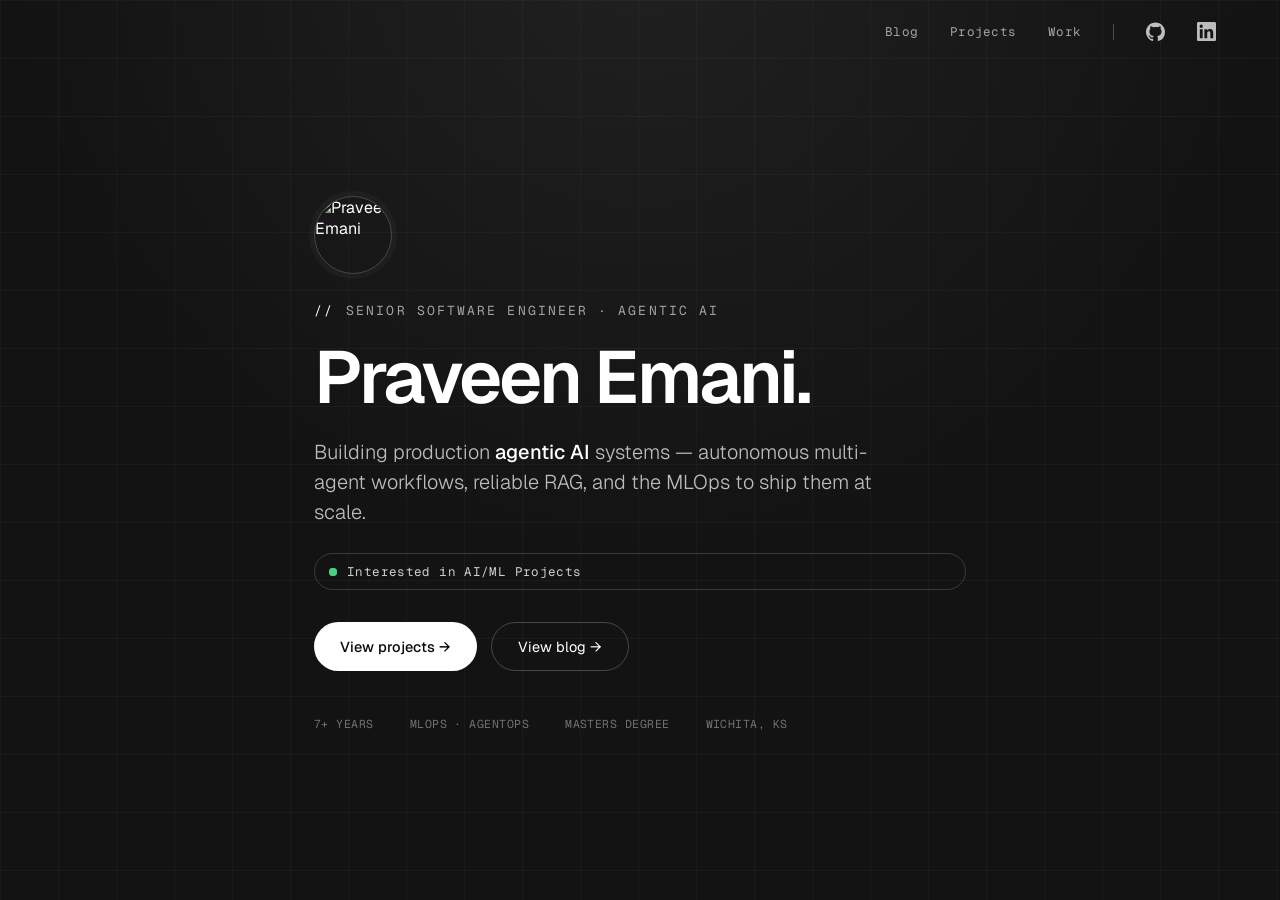
==== index.html @ 5592248a "Hide Discord icon; widen Work layout to use full page width - Remove the Discord nav icon from all p" ====
<!DOCTYPE html>
<html lang="en">
<head>
<meta charset="UTF-8">
<meta name="viewport" content="width=device-width, initial-scale=1.0">
<title>Praveen Emani — Senior Software Engineer · Agentic AI</title>
<meta name="description" content="Praveen Emani — Senior Software Engineer building production agentic-AI systems: autonomous multi-agent workflows, reliable RAG, and the MLOps to ship them at scale.">
<link rel="canonical" href="https://praveenpke.github.io/">
<meta property="og:type" content="website">
<meta property="og:url" content="https://praveenpke.github.io/">
<meta property="og:title" content="Praveen Emani — Senior Software Engineer · Agentic AI">
<meta property="og:description" content="Building production agentic-AI systems: autonomous multi-agent workflows, reliable RAG, and the MLOps to ship them at scale.">
<meta property="og:image" content="https://avatars.githubusercontent.com/u/35184782?v=4">
<meta name="twitter:card" content="summary">
<meta name="twitter:title" content="Praveen Emani — Senior Software Engineer · Agentic AI">
<meta name="twitter:image" content="https://avatars.githubusercontent.com/u/35184782?v=4">

<link rel="preconnect" href="https://fonts.googleapis.com">
<link rel="preconnect" href="https://fonts.gstatic.com" crossorigin>
<link href="https://fonts.googleapis.com/css2?family=Geist:wght@300;400;500;600;700&family=Geist+Mono:wght@400;500&display=swap" rel="stylesheet">
<link rel="stylesheet" href="/assets/style.css?v=6">

<script type="application/ld+json">
{
  "@context": "https://schema.org",
  "@type": "Person",
  "name": "Praveen Emani",
  "jobTitle": "Senior Software Engineer",
  "description": "Senior Software Engineer building production agentic-AI systems — multi-agent orchestration, RAG, evaluation, and MLOps.",
  "url": "https://praveenpke.github.io/",
  "image": "https://avatars.githubusercontent.com/u/35184782?v=4",
  "knowsAbout": ["Agentic AI", "Multi-agent systems", "LangGraph", "RAG", "LLM evaluation", "MLOps"],
  "sameAs": ["https://github.com/praveenpke", "https://www.linkedin.com/in/praveenkemani/"]
}
</script>
</head>
<body class="dark">

<a class="skip-link" href="#main">Skip to content</a>

<div class="landing">
  <nav class="nav" aria-label="Primary">
    <div class="nav-right">
      <a class="nav-link" href="/blog.html">Blog</a>
      <a class="nav-link" href="/projects.html">Projects</a>
      <a class="nav-link" href="/work.html">Work</a>
      <span class="nav-sep" aria-hidden="true"></span>
      <a class="nav-ic" href="https://github.com/praveenpke" target="_blank" rel="noopener" aria-label="GitHub"><svg width="19" height="19" viewBox="0 0 24 24" fill="currentColor" aria-hidden="true"><path d="M12 .5C5.37.5 0 5.87 0 12.5c0 5.3 3.44 9.8 8.21 11.39.6.11.82-.26.82-.58 0-.29-.01-1.04-.02-2.05-3.34.72-4.04-1.61-4.04-1.61-.55-1.39-1.34-1.76-1.34-1.76-1.09-.75.08-.73.08-.73 1.21.09 1.84 1.24 1.84 1.24 1.07 1.84 2.81 1.31 3.49 1 .11-.78.42-1.31.76-1.61-2.67-.3-5.47-1.34-5.47-5.95 0-1.31.47-2.39 1.24-3.23-.13-.31-.54-1.53.12-3.19 0 0 1.01-.32 3.3 1.23a11.5 11.5 0 0 1 3-.4c1.02 0 2.05.14 3 .4 2.29-1.55 3.3-1.23 3.3-1.23.66 1.66.25 2.88.12 3.19.77.84 1.24 1.92 1.24 3.23 0 4.62-2.81 5.64-5.49 5.94.43.37.81 1.1.81 2.22 0 1.61-.01 2.9-.01 3.29 0 .32.21.7.83.58A12.01 12.01 0 0 0 24 12.5C24 5.87 18.63.5 12 .5z"/></svg></a>
      <a class="nav-ic" href="https://www.linkedin.com/in/praveenkemani/" target="_blank" rel="noopener" aria-label="LinkedIn"><svg width="19" height="19" viewBox="0 0 24 24" fill="currentColor" aria-hidden="true"><path d="M20.45 20.45h-3.56v-5.57c0-1.33-.02-3.04-1.85-3.04-1.85 0-2.13 1.45-2.13 2.94v5.67H9.35V9h3.42v1.56h.05c.48-.9 1.64-1.85 3.37-1.85 3.6 0 4.27 2.37 4.27 5.46v6.28zM5.34 7.43a2.07 2.07 0 1 1 0-4.14 2.07 2.07 0 0 1 0 4.14zM7.12 20.45H3.55V9h3.57v11.45zM22.22 0H1.77C.79 0 0 .77 0 1.73v20.54C0 23.22.79 24 1.77 24h20.45c.98 0 1.78-.78 1.78-1.73V1.73C24 .77 23.2 0 22.22 0z"/></svg></a>
    </div>
  </nav>

  <main id="main" class="hero">
    <img class="hero-avatar" src="https://avatars.githubusercontent.com/u/35184782?v=4" alt="Praveen Emani" width="78" height="78">
    <div class="kicker"><span class="mk">//</span> Senior Software Engineer · Agentic AI</div>
    <h1>Praveen Emani<span class="dot">.</span></h1>
    <p class="lead">Building production <b>agentic&nbsp;AI</b> systems — autonomous multi-agent workflows, reliable RAG, and the MLOps to ship them at scale.</p>

    <div class="availability">
      <span class="ring" aria-hidden="true"></span>
      Interested in AI/ML Projects
    </div>

    <div class="cta-row">
      <a class="btn btn-primary" href="/projects.html">View projects →</a>
      <a class="btn btn-ghost" href="/blog.html">View blog →</a>
    </div>

    <div class="stat-row">
      <span>7+ YEARS</span><span>MLOPS · AGENTOPS</span><span>MASTERS DEGREE</span><span>WICHITA, KS</span>
    </div>
  </main>
</div>

<script defer src="/assets/main.js?v=6"></script>
</body>
</html>
---- assets/style.css ----
/* ============================================================
   Praveen Emani — portfolio (from Claude Design handoff)
   Black/white · Geist · multi-page · dark
   ============================================================ */

*, *::before, *::after { box-sizing: border-box; }

:root {
  --sans: "Geist", "Helvetica Neue", Helvetica, Arial, sans-serif;
  --mono: "Geist Mono", ui-monospace, "SF Mono", Menlo, Consolas, monospace;
  --maxw: 1360px;
  --ease: cubic-bezier(.16, 1, .3, 1);
}

/* ---- themes (dark is the site default; light kept for flexibility) ---- */
body.dark, body.light {
  --bg: #141313;
  --fg: #ffffff;
  --muted: rgba(255,255,255,.72);
  --soft: rgba(255,255,255,.6);
  --dim: rgba(255,255,255,.45);
  --faint: rgba(255,255,255,.4);
  --line: rgba(255,255,255,.10);
  --line-2: rgba(255,255,255,.16);
  --line-strong: rgba(255,255,255,.34);
  --card: #2a2829;
  --card-hover: #312f30;
  --code-bg: #2a2829;
  --accent: #ffffff;
  --nav-bg: rgba(20,19,19,.72);
  --sel-bg: #ffffff; --sel-fg: #141313;
}

body {
  margin: 0;
  background-color: var(--bg);
  background-image:
    radial-gradient(circle at 50% -8%, rgba(255,255,255,.06), transparent 55%),
    linear-gradient(rgba(255,255,255,.03) 1px, transparent 1px),
    linear-gradient(90deg, rgba(255,255,255,.03) 1px, transparent 1px);
  background-size: auto, 58px 58px, 58px 58px;
  background-repeat: no-repeat, repeat, repeat;
  background-attachment: fixed;
  color: var(--fg);
  font-family: var(--sans);
  -webkit-font-smoothing: antialiased;
  text-rendering: optimizeLegibility;
}
::selection { background: var(--sel-bg); color: var(--sel-fg); }
a { color: inherit; }
img { display: block; max-width: 100%; }

:focus-visible { outline: 2px solid var(--accent); outline-offset: 3px; border-radius: 2px; }
.skip-link { position: absolute; left: -999px; top: 0; z-index: 999; background: var(--fg); color: var(--bg); padding: 8px 16px; font-family: var(--mono); font-size: 13px; text-decoration: none; }
.skip-link:focus { left: 16px; top: 8px; }

@keyframes pulsering { 0% { transform: scale(1); opacity: .55; } 70%, 100% { transform: scale(2.6); opacity: 0; } }

/* ---- reveal ---- */
.reveal { opacity: 0; transform: translateY(24px); transition: opacity .7s var(--ease), transform .7s var(--ease); }
.reveal.in { opacity: 1; transform: none; }
@media (prefers-reduced-motion: reduce) {
  .reveal { opacity: 1 !important; transform: none !important; transition: none; }
  * { animation: none !important; }
  html { scroll-behavior: auto; }
}

/* ============================================================
   NAV
   ============================================================ */
.nav {
  display: flex; align-items: center; justify-content: space-between; gap: 16px;
  padding: 16px clamp(20px, 5vw, 64px);
}
.nav.sticky {
  position: sticky; top: 0; z-index: 100;
  background: var(--nav-bg);
  -webkit-backdrop-filter: saturate(180%) blur(14px); backdrop-filter: saturate(180%) blur(14px);
  border-bottom: 1px solid var(--line-2);
}
.nav-back { display: inline-flex; align-items: center; gap: 9px; font-family: var(--mono); font-size: 13px; color: var(--fg); text-decoration: none; opacity: .85; transition: opacity .25s ease; }
.nav-back:hover { opacity: 1; }
.nav-back .arrow { font-size: 15px; }
.nav-right { display: flex; align-items: center; gap: clamp(14px, 2.6vw, 32px); }
.nav-link { font-family: var(--mono); font-size: 12.5px; letter-spacing: .02em; color: var(--fg); text-decoration: none; opacity: .6; transition: opacity .25s ease; }
.nav-link:hover { opacity: 1; }
.nav-link.active { opacity: 1; border-bottom: 1px solid var(--fg); padding-bottom: 2px; }
.nav-sep { width: 1px; height: 16px; background: var(--fg); opacity: .22; }
.nav-ic { display: inline-flex; color: var(--fg); opacity: .72; transition: opacity .25s ease; }
.nav-ic:hover { opacity: 1; }

/* ============================================================
   LANDING (no-scroll)
   ============================================================ */
.landing {
  position: relative; height: 100svh; display: flex; flex-direction: column; overflow: hidden;
  color: #fff;
}
.landing .nav { flex-shrink: 0; justify-content: flex-end; padding: 22px clamp(20px,5vw,64px); }

.hero {
  flex: 1; min-height: 0; display: flex; flex-direction: column; justify-content: center;
  padding: 0 clamp(20px,5vw,64px) clamp(20px,4vh,40px);
  max-width: 780px; width: 100%; margin: 0 auto;
}
.hero-avatar {
  width: 78px; height: 78px; border-radius: 50%; object-fit: cover;
  border: 1px solid rgba(255,255,255,.20); box-shadow: 0 0 0 5px rgba(255,255,255,.03);
  margin-bottom: 28px;
}
.kicker { display: flex; align-items: center; gap: 12px; font-family: var(--mono); font-size: clamp(11px,1.3vw,13px); letter-spacing: .16em; text-transform: uppercase; color: var(--soft); margin-bottom: 22px; }
.kicker .mk { color: var(--accent); }
.hero h1 { margin: 0; font-size: clamp(2.4rem, 6vw, 4.6rem); line-height: .98; letter-spacing: -.04em; font-weight: 600; }
.hero h1 .dot { color: var(--accent); }
.hero .lead { margin: 24px 0 0; max-width: 560px; font-size: clamp(1rem,1.6vw,1.25rem); line-height: 1.5; color: rgba(255,255,255,.72); font-weight: 300; }
.hero .lead b { color: #fff; font-weight: 500; }

.availability { display: inline-flex; align-items: center; gap: 10px; margin-top: 26px; padding: 9px 16px 9px 14px; border: 1px solid var(--line-2); border-radius: 999px; font-family: var(--mono); font-size: 12.5px; letter-spacing: .03em; color: rgba(255,255,255,.8); }
.availability .ring { position: relative; display: inline-flex; width: 8px; height: 8px; }
.availability .ring::before { content: ""; position: absolute; inset: 0; border-radius: 999px; background: #46d27e; animation: pulsering 2.4s ease-out infinite; }
.availability .ring::after { content: ""; position: relative; width: 8px; height: 8px; border-radius: 999px; background: #46d27e; }

.cta-row { display: flex; flex-wrap: wrap; gap: 14px; margin-top: 32px; }
.btn { display: inline-flex; align-items: center; gap: 9px; padding: 14px 26px; border-radius: 999px; font-size: 14.5px; text-decoration: none; white-space: nowrap; }
.btn-primary { background: #fff; color: #0a0a0a; font-weight: 500; transition: transform .3s var(--ease), box-shadow .3s ease; }
.btn-primary:hover { transform: translateY(-2px); box-shadow: 0 12px 30px rgba(255,255,255,.18); }
.btn-ghost { color: #fff; border: 1px solid rgba(255,255,255,.22); font-weight: 400; transition: background .3s ease, border-color .3s ease; }
.btn-ghost:hover { background: rgba(255,255,255,.07); border-color: rgba(255,255,255,.4); }

.stat-row { display: flex; flex-wrap: wrap; gap: clamp(16px,3vw,36px); margin-top: clamp(26px,5vh,48px); font-family: var(--mono); font-size: 11.5px; letter-spacing: .04em; color: rgba(255,255,255,.4); }

/* ============================================================
   INNER PAGE SHELL
   ============================================================ */
.page { position: relative; display: flex; flex-direction: column; width: 100%; min-height: 100svh; overflow-x: hidden; }

.section { max-width: var(--maxw); margin: 0 auto; padding: 0 clamp(20px,5vw,64px) clamp(80px,12vh,160px); }
.eyebrow { font-family: var(--mono); font-size: 12.5px; letter-spacing: .16em; text-transform: uppercase; color: var(--dim); }
.eyebrow .mk { color: var(--accent); }

/* ---- project cards ---- */
.card-grid { display: grid; grid-template-columns: repeat(auto-fit, minmax(300px,1fr)); gap: 18px; }
.proj-card { display: flex; flex-direction: column; text-decoration: none; color: inherit; background: var(--card); border: 1px solid var(--line); border-radius: 16px; padding: 30px; transition: transform .35s var(--ease), border-color .35s ease, background .35s ease; }
.proj-card:hover { transform: translateY(-4px); border-color: var(--line-strong); background: var(--card-hover); }
.proj-top { display: flex; align-items: center; justify-content: space-between; margin-bottom: 18px; }
.proj-top .tag { font-family: var(--mono); font-size: 11.5px; letter-spacing: .06em; color: var(--faint); }
.proj-top .arr { font-size: 18px; color: var(--dim); }
.proj-card h3 { margin: 0 0 10px; font-size: 1.3rem; font-weight: 600; letter-spacing: -.01em; }
.proj-card p { margin: 0 0 22px; font-size: 14.5px; line-height: 1.55; color: var(--soft); }
.chips { margin-top: auto; display: flex; flex-wrap: wrap; gap: 8px; }
.chips span { font-family: var(--mono); font-size: 11.5px; color: var(--muted); border: 1px solid var(--line-2); border-radius: 999px; padding: 5px 11px; }

/* ---- writing cards ---- */
.write-grid { display: grid; grid-template-columns: repeat(auto-fit, minmax(280px,1fr)); gap: 18px; }
.write-card { display: flex; flex-direction: column; text-decoration: none; color: inherit; background: var(--card); border: 1px solid var(--line); border-radius: 16px; padding: 30px; min-height: 230px; transition: transform .35s var(--ease), border-color .35s ease, box-shadow .35s ease; }
.write-card:hover { transform: translateY(-4px); border-color: var(--line-strong); box-shadow: 0 16px 40px rgba(0,0,0,.4); }
.write-card .topic { font-family: var(--mono); font-size: 11.5px; letter-spacing: .07em; text-transform: uppercase; color: var(--dim); }
.write-card h3 { margin: 16px 0 0; font-size: 1.3rem; line-height: 1.3; font-weight: 600; letter-spacing: -.015em; text-wrap: balance; }
.write-card .read { margin-top: auto; padding-top: 24px; font-family: var(--mono); font-size: 12.5px; color: var(--accent); }

/* ============================================================
   WORK — split layout: experience timeline + sticky aside
   ============================================================ */
.work-layout {
  max-width: 1640px; margin: 0 auto;
  padding: clamp(48px,8vh,88px) clamp(20px,3vw,44px) clamp(48px,8vh,90px);
  display: grid; grid-template-columns: minmax(0,1.45fr) minmax(0,0.95fr) minmax(0,0.95fr);
  gap: clamp(24px,2.4vw,44px); align-items: start;
}
.work-main { min-width: 0; }
.col-head { margin-bottom: clamp(24px,4vh,40px); }
.col-head .eyebrow { margin: 0; }

/* timeline */
.tl { position: relative; padding-left: 30px; }
.tl::before { content: ""; position: absolute; left: 5px; top: 7px; bottom: 7px; width: 1px; background: var(--line); }
.tl-item { position: relative; padding-bottom: clamp(36px,6vh,64px); }
.tl-item:last-child { padding-bottom: 0; }
.tl-item::before { content: ""; position: absolute; left: -30px; top: 6px; width: 11px; height: 11px; border-radius: 50%; background: var(--bg); border: 1.5px solid var(--fg); }
.tl-item:first-child::before { background: var(--fg); }
.tl-item .when { font-family: var(--mono); font-size: 12.5px; color: var(--dim); letter-spacing: .02em; }
.tl-item h3 { margin: 9px 0 0; font-size: clamp(1.25rem,2.2vw,1.7rem); font-weight: 600; letter-spacing: -.02em; }
.tl-item h3 .role { color: var(--dim); font-weight: 400; }
.tl-item .org { font-size: 14.5px; color: var(--soft); margin-top: 4px; }
.tl-item ul { margin: 18px 0 0; padding: 0; list-style: none; display: flex; flex-direction: column; gap: 12px; }
.tl-item li { position: relative; padding-left: 20px; font-size: 15px; line-height: 1.55; color: var(--fg); overflow-wrap: anywhere; }
.tl-item li::before { content: ""; position: absolute; left: 0; top: .58em; width: 5px; height: 5px; border-radius: 1px; background: var(--accent); }
.tl-item li strong { font-weight: 600; }

/* writing — timeline list view */
.tl.writing { max-width: 820px; }
.tl-item h3 a { color: var(--fg); transition: opacity .2s ease; }
.tl-item h3 a:hover { opacity: .66; }
.tl-item .wexcerpt { margin-top: 9px; font-size: 15px; line-height: 1.55; color: var(--soft); max-width: 640px; }
.tl-item .wread { display: inline-block; margin-top: 13px; font-family: var(--mono); font-size: 12.5px; color: var(--accent); transition: opacity .2s ease; }
.tl-item .wread:hover { opacity: .72; }

/* skill / credential panels (grid columns beside the timeline) */
.panel { border: 1px solid var(--line); border-radius: 16px; padding: clamp(18px,1.8vw,24px); background: var(--card); }
.panel-title { display: flex; align-items: center; gap: 9px; font-family: var(--mono); font-size: 11.5px; letter-spacing: .14em; text-transform: uppercase; color: var(--dim); margin-bottom: 6px; }
.panel-title .mk { color: var(--accent); }
.frow { display: flex; gap: 13px; padding: 16px 0; border-top: 1px solid var(--line); }
.frow .ic { flex: 0 0 auto; width: 19px; height: 19px; color: var(--fg); margin-top: 1px; }
.frow .ic svg { width: 19px; height: 19px; display: block; }
.frow .body { min-width: 0; flex: 1; }
.frow .label { font-family: var(--mono); font-size: 10.5px; letter-spacing: .08em; text-transform: uppercase; color: var(--dim); margin-bottom: 9px; }
.taglist { display: flex; flex-wrap: wrap; gap: 6px; }
.taglist span { font-family: var(--mono); font-size: 11px; color: var(--muted); border: 1px solid var(--line-2); border-radius: 999px; padding: 3px 9px; white-space: nowrap; }
.frow .title { font-size: 14px; font-weight: 500; color: var(--fg); line-height: 1.4; }
.frow .meta { font-size: 12.5px; color: var(--dim); margin-top: 3px; }

@media (max-width: 1000px) {
  .work-layout { grid-template-columns: 1fr 1fr; gap: clamp(24px,4vw,40px); }
  .work-main { grid-column: 1 / -1; }
}
@media (max-width: 620px) {
  .work-layout { grid-template-columns: 1fr; }
  .work-main { grid-column: auto; }
}

/* ============================================================
   ARTICLE / POST
   ============================================================ */
.post { max-width: 680px; margin: 0 auto; padding: clamp(48px,9vh,110px) clamp(20px,5vw,40px) clamp(70px,11vh,140px); }
.post-back { display: inline-flex; align-items: center; gap: 9px; font-family: var(--mono); font-size: 13px; color: var(--soft); text-decoration: none; margin-bottom: 48px; }
.post-back:hover { color: var(--fg); }
.post-meta { margin-bottom: 48px; }
.post-meta .kicker, .post-meta .eyebrow { display: block; margin-bottom: 16px; }
.post-meta h1 { margin: 0 0 16px; font-size: clamp(2rem,4.5vw,3rem); line-height: 1.05; letter-spacing: -.03em; font-weight: 600; }
.post-meta .post-date { font-family: var(--mono); font-size: 12.5px; color: var(--dim); }
.post-body { font-size: 1.15rem; line-height: 1.75; color: var(--muted); }
.post-body > * + * { margin-top: 24px; }
.post-body h2 { font-size: 1.7rem; color: var(--fg); margin-top: 48px; font-weight: 600; letter-spacing: -.02em; }
.post-body h3 { font-size: 1.3rem; color: var(--fg); margin-top: 32px; font-weight: 600; }
.post-body strong { color: var(--fg); font-weight: 600; }
.post-body a { color: var(--fg); text-decoration: underline; text-underline-offset: .18em; text-decoration-color: var(--line-strong); }
.post-body a:hover { text-decoration-color: var(--fg); }
.post-body code { font-family: var(--mono); font-size: .85em; background: var(--code-bg); padding: .12em .4em; border-radius: 4px; color: var(--fg); }
.post-body pre { background: var(--code-bg); border: 1px solid var(--line); padding: 16px; overflow-x: auto; border-radius: 8px; font-size: .9rem; }
.post-body pre code { background: none; padding: 0; }
.post-body blockquote { border-left: 2px solid var(--accent); padding-left: 16px; color: var(--soft); font-style: italic; }
.post-body ul, .post-body ol { padding-left: 24px; }
.post-body li { margin-top: 8px; }
.post-body img { border-radius: 8px; margin: 24px 0; }
.post-body hr { border: none; border-top: 1px solid var(--line); margin: 48px 0; }

/* ============================================================
   FOOTER
   ============================================================ */
.foot { width: 100%; max-width: var(--maxw); margin: 0 auto; padding: 32px clamp(20px,5vw,64px) 40px; border-top: 1px solid var(--line); display: flex; flex-wrap: wrap; gap: 16px; align-items: center; justify-content: space-between; }
.page > .foot { margin-top: auto; }
.foot .mono { font-family: var(--mono); font-size: 12px; color: var(--dim); }
.foot .links { display: flex; gap: 24px; }
.foot .links a { font-family: var(--mono); font-size: 12.5px; color: var(--soft); text-decoration: none; }
.foot .links a:hover { color: var(--fg); }

/* ============================================================
   RESPONSIVE
   ============================================================ */
@media (max-width: 680px) {
  .landing { height: auto; min-height: 100svh; overflow: visible; }
  .nav { flex-wrap: wrap; row-gap: 10px; }
  .nav-right { gap: 16px; }
  .hero { padding-top: 12px; }
  .hero-avatar { width: 64px; height: 64px; margin-bottom: 22px; }
  .hero .lead, .stat-row { max-width: 100%; }
}
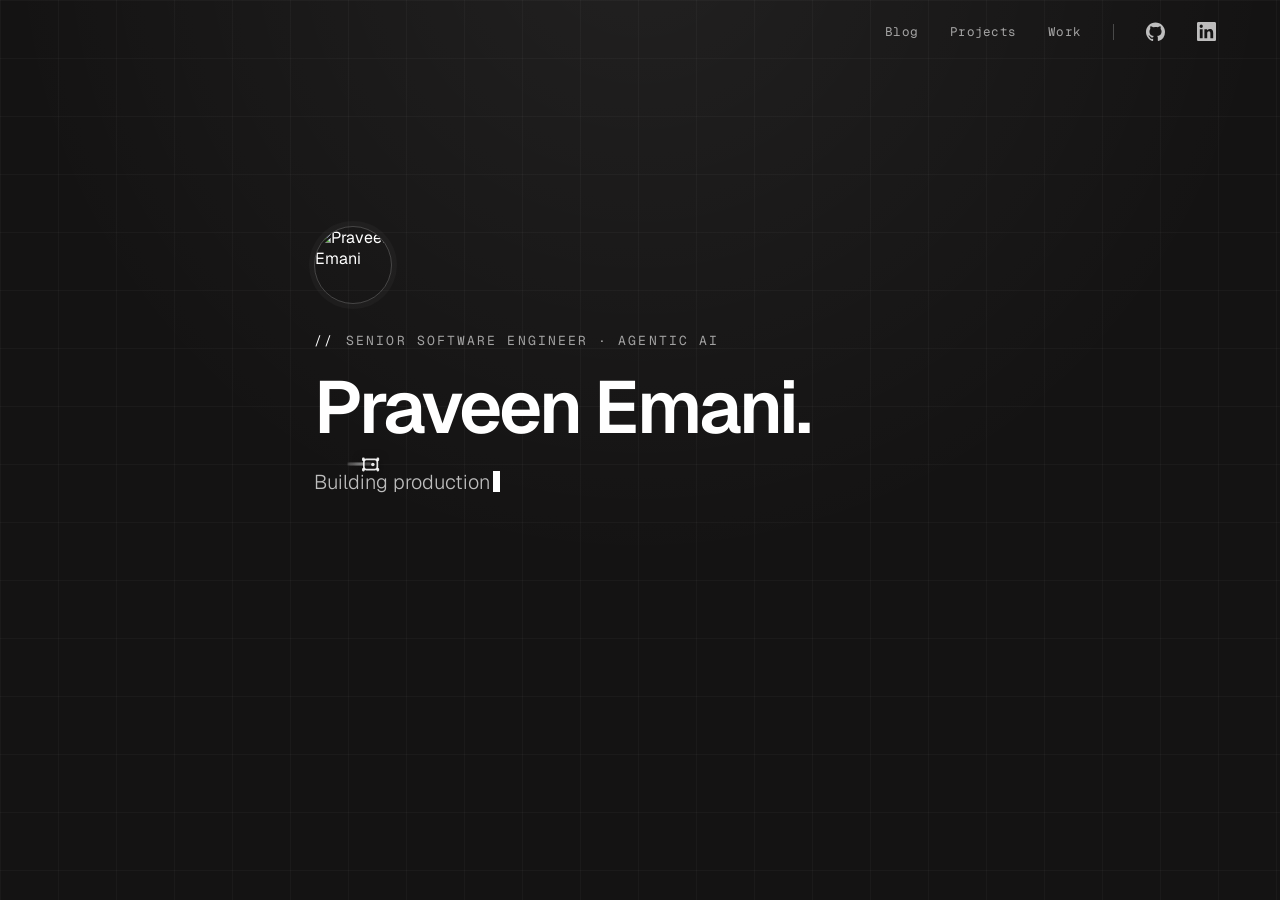
==== commit 251aa225: "Responsive safeguards + live landing intro (streaming text + grid rover) - Confirmed responsive: med" ====
--- a/index.html
+++ b/index.html
@@ -18,7 +18,9 @@
 <link rel="preconnect" href="https://fonts.googleapis.com">
 <link rel="preconnect" href="https://fonts.gstatic.com" crossorigin>
 <link href="https://fonts.googleapis.com/css2?family=Geist:wght@300;400;500;600;700&family=Geist+Mono:wght@400;500&display=swap" rel="stylesheet">
-<link rel="stylesheet" href="/assets/style.css?v=6">
+<link rel="stylesheet" href="/assets/style.css?v=10">
+<script>/* enable intro animation only when motion is allowed (avoids flash for no-JS / reduced-motion) */
+try { if (!matchMedia("(prefers-reduced-motion: reduce)").matches) document.documentElement.classList.add("anim"); } catch (e) {}</script>
 
 <script type="application/ld+json">
 {
@@ -72,6 +74,6 @@
   </main>
 </div>
 
-<script defer src="/assets/main.js?v=6"></script>
+<script defer src="/assets/main.js?v=10"></script>
 </body>
 </html>
--- a/assets/style.css
+++ b/assets/style.css
@@ -45,7 +45,9 @@
   font-family: var(--sans);
   -webkit-font-smoothing: antialiased;
   text-rendering: optimizeLegibility;
-}
+  overflow-x: hidden;
+}
+html { overflow-x: hidden; }
 ::selection { background: var(--sel-bg); color: var(--sel-fg); }
 a { color: inherit; }
 img { display: block; max-width: 100%; }
@@ -59,6 +61,25 @@
 /* ---- reveal ---- */
 .reveal { opacity: 0; transform: translateY(24px); transition: opacity .7s var(--ease), transform .7s var(--ease); }
 .reveal.in { opacity: 1; transform: none; }
+
+/* landing intro animation (only when JS adds .anim, i.e. motion allowed) */
+.anim .hero-avatar,
+.anim .hero .kicker,
+.anim .hero h1,
+.anim .hero .availability,
+.anim .hero .cta-row,
+.anim .hero .stat-row { opacity: 0; transform: translateY(10px); }
+.anim .hero .lead { visibility: hidden; }
+.hero .lead .cursor { display: inline-block; width: .5ch; height: 1.05em; background: var(--accent); margin-left: 3px; transform: translateY(3px); animation: blink 1.05s steps(1) infinite; }
+@keyframes blink { 50% { opacity: 0; } }
+
+/* grid rover */
+.rover-layer { position: absolute; inset: 0; z-index: 0; pointer-events: none; overflow: hidden; }
+.rover-canvas { position: absolute; inset: 0; width: 100%; height: 100%; }
+.rover { position: absolute; top: 0; left: 0; width: 27px; height: 27px; margin: -13px 0 0 -13px; color: rgba(255,255,255,.9); filter: drop-shadow(0 2px 5px rgba(0,0,0,.55)); }
+.rover svg { width: 100%; height: 100%; display: block; }
+.landing .nav, .landing .hero { position: relative; z-index: 2; }
+@media (prefers-reduced-motion: reduce) { .rover-layer { display: none; } }
 @media (prefers-reduced-motion: reduce) {
   .reveal { opacity: 1 !important; transform: none !important; transition: none; }
   * { animation: none !important; }
@@ -221,7 +242,7 @@
 /* ============================================================
    ARTICLE / POST
    ============================================================ */
-.post { max-width: 680px; margin: 0 auto; padding: clamp(48px,9vh,110px) clamp(20px,5vw,40px) clamp(70px,11vh,140px); }
+.post { max-width: 880px; margin: 0 auto; padding: clamp(48px,9vh,110px) clamp(20px,5vw,44px) clamp(70px,11vh,140px); }
 .post-back { display: inline-flex; align-items: center; gap: 9px; font-family: var(--mono); font-size: 13px; color: var(--soft); text-decoration: none; margin-bottom: 48px; }
 .post-back:hover { color: var(--fg); }
 .post-meta { margin-bottom: 48px; }
@@ -235,9 +256,9 @@
 .post-body strong { color: var(--fg); font-weight: 600; }
 .post-body a { color: var(--fg); text-decoration: underline; text-underline-offset: .18em; text-decoration-color: var(--line-strong); }
 .post-body a:hover { text-decoration-color: var(--fg); }
-.post-body code { font-family: var(--mono); font-size: .85em; background: var(--code-bg); padding: .12em .4em; border-radius: 4px; color: var(--fg); }
-.post-body pre { background: var(--code-bg); border: 1px solid var(--line); padding: 16px; overflow-x: auto; border-radius: 8px; font-size: .9rem; }
-.post-body pre code { background: none; padding: 0; }
+.post-body code { font-family: var(--mono); font-size: .85em; background: var(--code-bg); padding: .14em .42em; border-radius: 4px; color: var(--fg); }
+.post-body pre { background: #0e0d0d; border: 1px solid var(--line-2); padding: 18px 20px; overflow-x: auto; border-radius: 10px; font-size: .88rem; line-height: 1.65; }
+.post-body pre code { font-family: var(--mono); background: none; padding: 0; color: var(--fg); white-space: pre; }
 .post-body blockquote { border-left: 2px solid var(--accent); padding-left: 16px; color: var(--soft); font-style: italic; }
 .post-body ul, .post-body ol { padding-left: 24px; }
 .post-body li { margin-top: 8px; }
@@ -257,11 +278,18 @@
 /* ============================================================
    RESPONSIVE
    ============================================================ */
+@media (max-width: 860px) {
+  .landing { height: auto; min-height: 100svh; overflow: visible; }
+  .hero { max-width: 100%; width: 100%; margin: 0; align-self: stretch; padding-block: clamp(40px,8vh,80px); }
+  .hero .lead, .hero .now, .stat-row { max-width: 100%; }
+  .kicker { flex-wrap: wrap; }
+}
 @media (max-width: 680px) {
-  .landing { height: auto; min-height: 100svh; overflow: visible; }
-  .nav { flex-wrap: wrap; row-gap: 10px; }
-  .nav-right { gap: 16px; }
-  .hero { padding-top: 12px; }
+  .nav { flex-wrap: wrap; row-gap: 10px; padding-block: 14px; }
+  .nav-right { flex-wrap: wrap; gap: 12px 16px; }
+  .kicker { flex-wrap: wrap; }
   .hero-avatar { width: 64px; height: 64px; margin-bottom: 22px; }
-  .hero .lead, .stat-row { max-width: 100%; }
-}
+  .hero h1 { font-size: clamp(2.1rem, 9vw, 3rem); }
+  .btn { padding: 13px 22px; }
+  .stat-row { gap: 10px 20px; }
+}
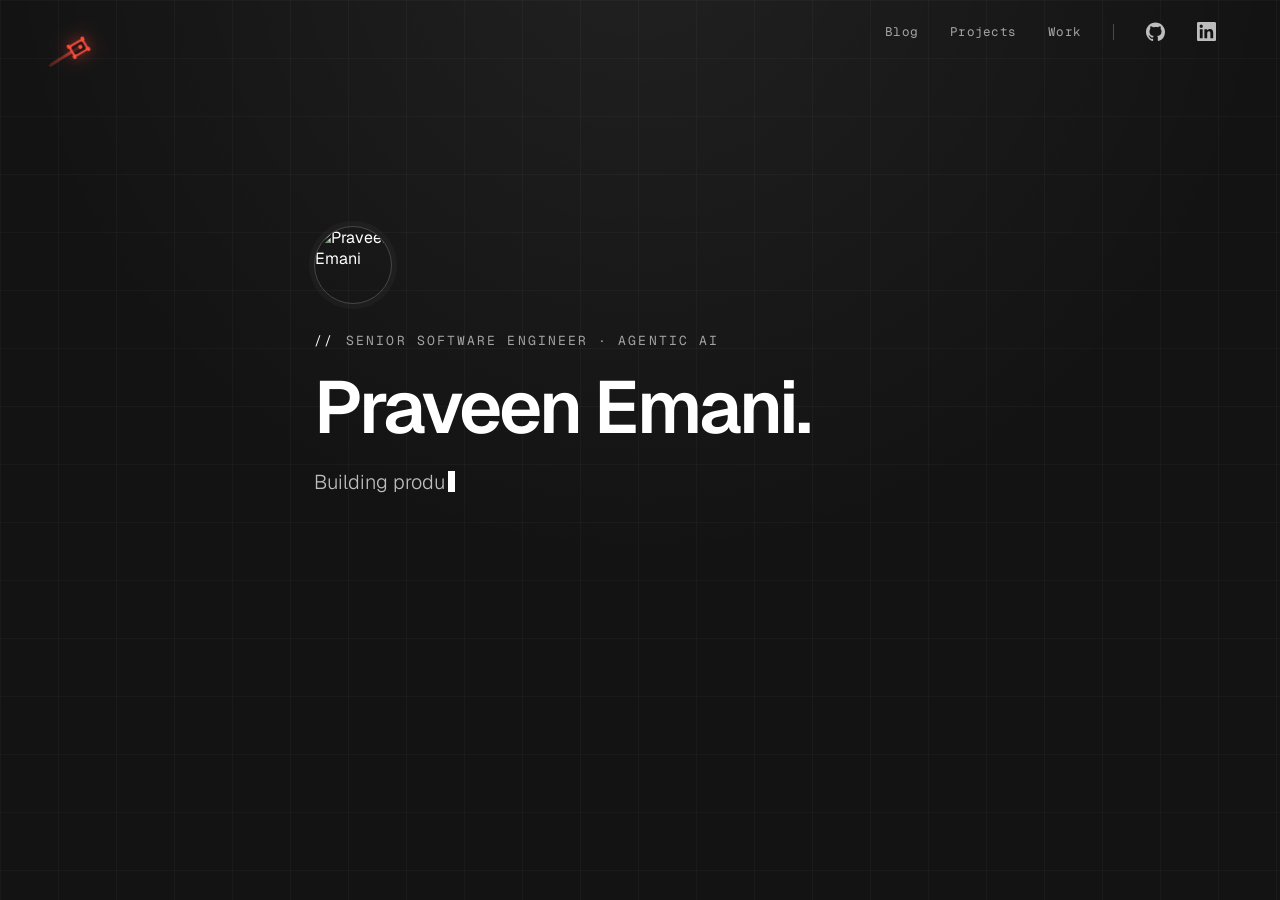
==== commit 09245bf5: "Red spiral rover + looping badge text - Rover: red, larger, clearly visible; now traces a golden/Fib" ====
--- a/index.html
+++ b/index.html
@@ -18,7 +18,7 @@
 <link rel="preconnect" href="https://fonts.googleapis.com">
 <link rel="preconnect" href="https://fonts.gstatic.com" crossorigin>
 <link href="https://fonts.googleapis.com/css2?family=Geist:wght@300;400;500;600;700&family=Geist+Mono:wght@400;500&display=swap" rel="stylesheet">
-<link rel="stylesheet" href="/assets/style.css?v=10">
+<link rel="stylesheet" href="/assets/style.css?v=11">
 <script>/* enable intro animation only when motion is allowed (avoids flash for no-JS / reduced-motion) */
 try { if (!matchMedia("(prefers-reduced-motion: reduce)").matches) document.documentElement.classList.add("anim"); } catch (e) {}</script>
 
@@ -60,7 +60,7 @@
 
     <div class="availability">
       <span class="ring" aria-hidden="true"></span>
-      Interested in AI/ML Projects
+      Interested in <span class="avail-rot">AI/ML projects</span>
     </div>
 
     <div class="cta-row">
@@ -74,6 +74,6 @@
   </main>
 </div>
 
-<script defer src="/assets/main.js?v=10"></script>
+<script defer src="/assets/main.js?v=11"></script>
 </body>
 </html>
--- a/assets/style.css
+++ b/assets/style.css
@@ -76,8 +76,9 @@
 /* grid rover */
 .rover-layer { position: absolute; inset: 0; z-index: 0; pointer-events: none; overflow: hidden; }
 .rover-canvas { position: absolute; inset: 0; width: 100%; height: 100%; }
-.rover { position: absolute; top: 0; left: 0; width: 27px; height: 27px; margin: -13px 0 0 -13px; color: rgba(255,255,255,.9); filter: drop-shadow(0 2px 5px rgba(0,0,0,.55)); }
+.rover { position: absolute; top: 0; left: 0; width: 30px; height: 30px; margin: -15px 0 0 -15px; color: #ff4d3d; filter: drop-shadow(0 0 8px rgba(255,77,61,.6)); }
 .rover svg { width: 100%; height: 100%; display: block; }
+.avail-rot { display: inline-block; border-right: 1.5px solid var(--accent); padding-right: 2px; animation: blink 1.05s steps(1) infinite; }
 .landing .nav, .landing .hero { position: relative; z-index: 2; }
 @media (prefers-reduced-motion: reduce) { .rover-layer { display: none; } }
 @media (prefers-reduced-motion: reduce) {
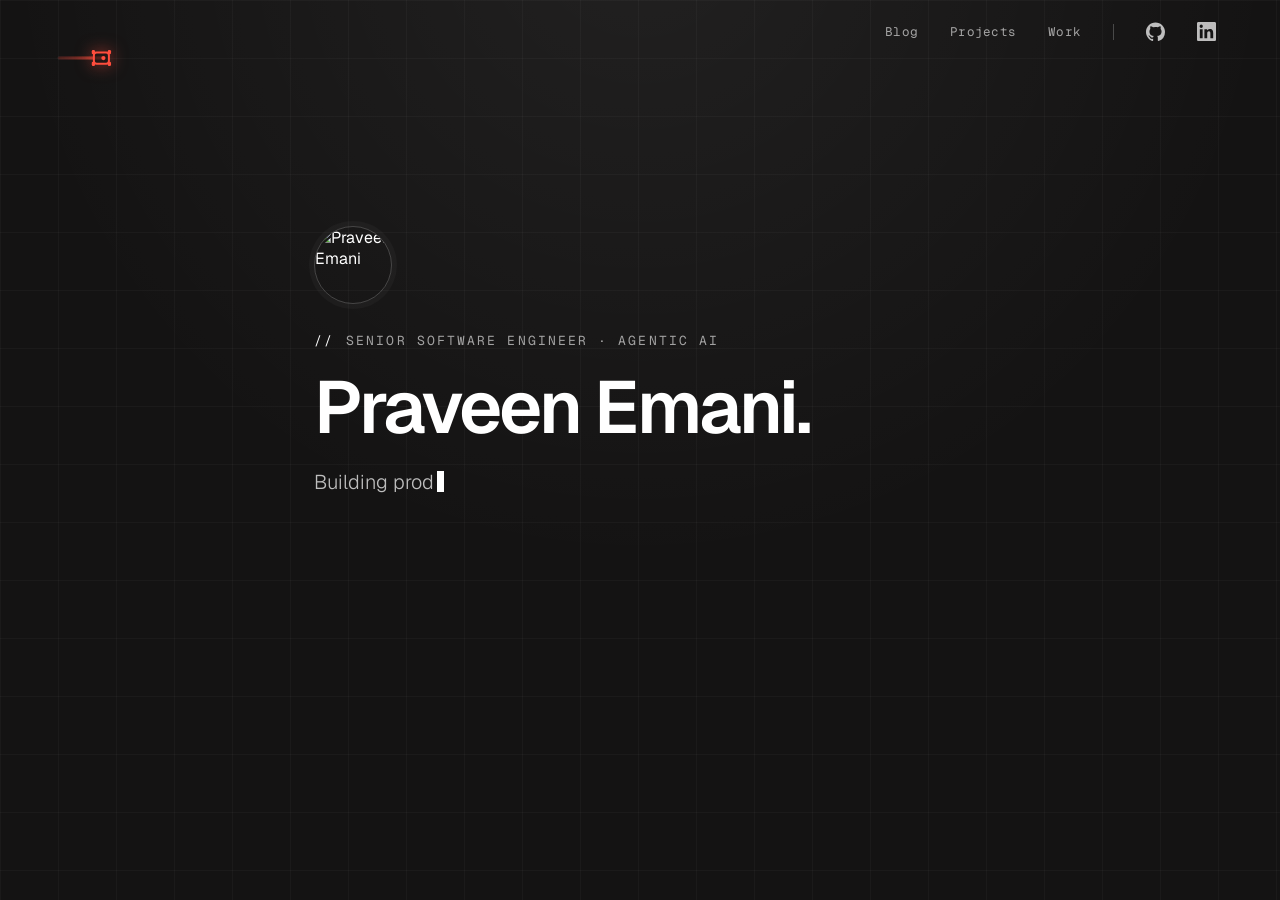
==== commit e38a0adf: "Rover: square spiral along grid lines; slower + Title-case badge text - Rover now traces a square sp" ====
--- a/index.html
+++ b/index.html
@@ -18,7 +18,7 @@
 <link rel="preconnect" href="https://fonts.googleapis.com">
 <link rel="preconnect" href="https://fonts.gstatic.com" crossorigin>
 <link href="https://fonts.googleapis.com/css2?family=Geist:wght@300;400;500;600;700&family=Geist+Mono:wght@400;500&display=swap" rel="stylesheet">
-<link rel="stylesheet" href="/assets/style.css?v=11">
+<link rel="stylesheet" href="/assets/style.css?v=12">
 <script>/* enable intro animation only when motion is allowed (avoids flash for no-JS / reduced-motion) */
 try { if (!matchMedia("(prefers-reduced-motion: reduce)").matches) document.documentElement.classList.add("anim"); } catch (e) {}</script>
 
@@ -60,7 +60,7 @@
 
     <div class="availability">
       <span class="ring" aria-hidden="true"></span>
-      Interested in <span class="avail-rot">AI/ML projects</span>
+      Interested in <span class="avail-rot">AI/ML Projects</span>
     </div>
 
     <div class="cta-row">
@@ -74,6 +74,6 @@
   </main>
 </div>
 
-<script defer src="/assets/main.js?v=11"></script>
+<script defer src="/assets/main.js?v=12"></script>
 </body>
 </html>
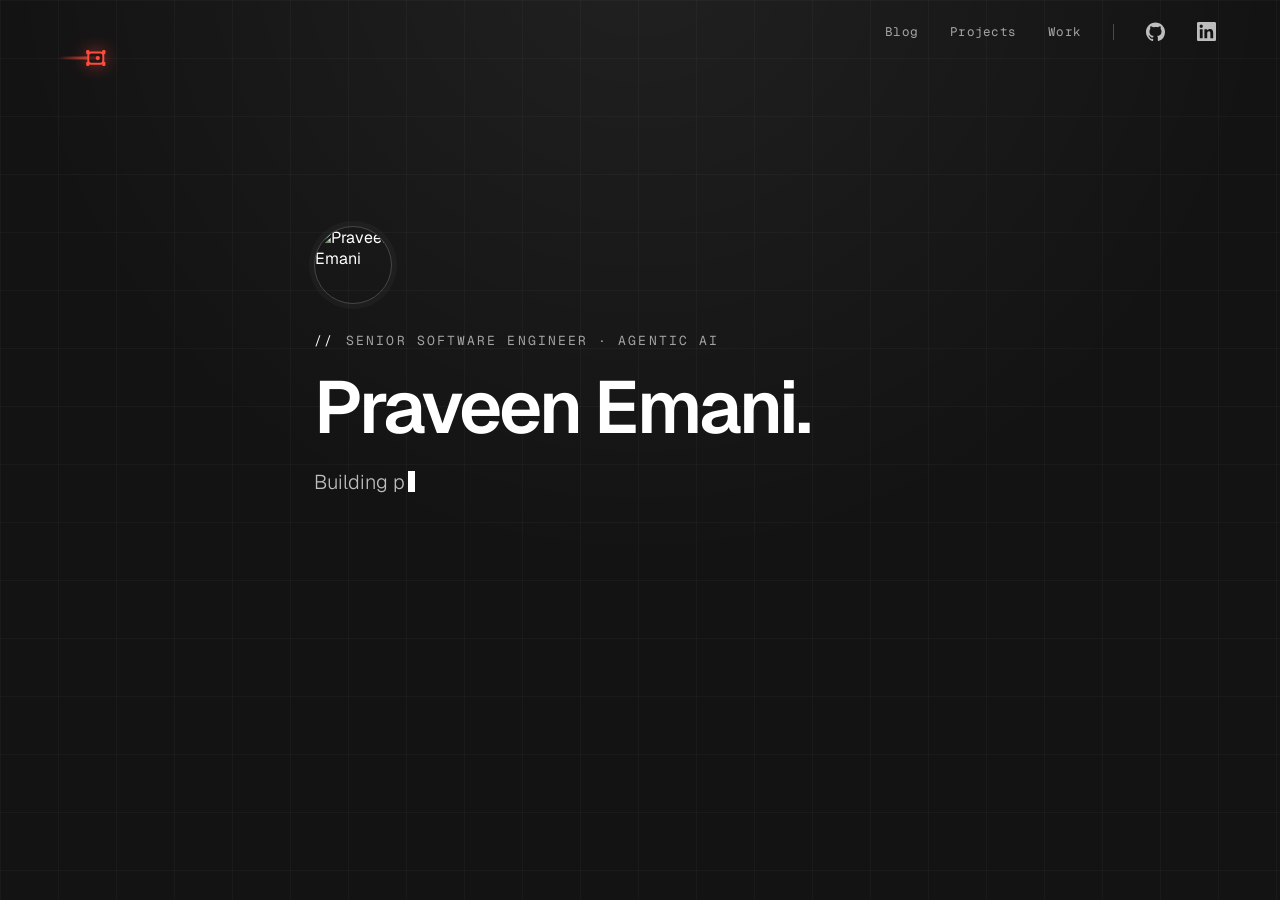
==== commit 25e7dc60: "Smoother/slower hero typing; fix rover trail not erasing - Hero description now types by appending t" ====
--- a/index.html
+++ b/index.html
@@ -18,7 +18,7 @@
 <link rel="preconnect" href="https://fonts.googleapis.com">
 <link rel="preconnect" href="https://fonts.gstatic.com" crossorigin>
 <link href="https://fonts.googleapis.com/css2?family=Geist:wght@300;400;500;600;700&family=Geist+Mono:wght@400;500&display=swap" rel="stylesheet">
-<link rel="stylesheet" href="/assets/style.css?v=12">
+<link rel="stylesheet" href="/assets/style.css?v=13">
 <script>/* enable intro animation only when motion is allowed (avoids flash for no-JS / reduced-motion) */
 try { if (!matchMedia("(prefers-reduced-motion: reduce)").matches) document.documentElement.classList.add("anim"); } catch (e) {}</script>
 
@@ -74,6 +74,6 @@
   </main>
 </div>
 
-<script defer src="/assets/main.js?v=12"></script>
+<script defer src="/assets/main.js?v=13"></script>
 </body>
 </html>
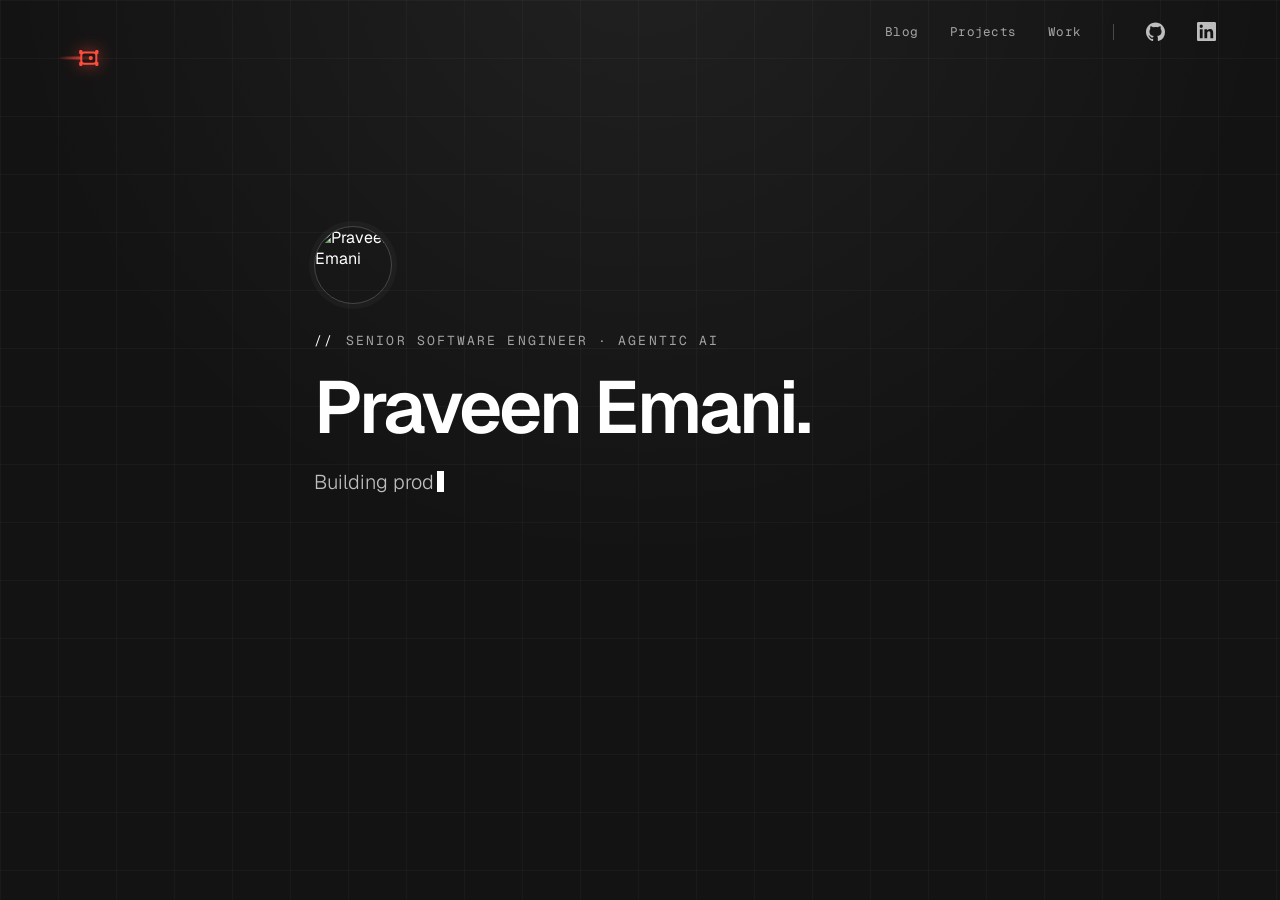
==== commit 29b76702: "Fix badge text blinking: blink only a caret pseudo-element, not the whole rotating text. Cache-bust " ====
--- a/index.html
+++ b/index.html
@@ -18,7 +18,7 @@
 <link rel="preconnect" href="https://fonts.googleapis.com">
 <link rel="preconnect" href="https://fonts.gstatic.com" crossorigin>
 <link href="https://fonts.googleapis.com/css2?family=Geist:wght@300;400;500;600;700&family=Geist+Mono:wght@400;500&display=swap" rel="stylesheet">
-<link rel="stylesheet" href="/assets/style.css?v=13">
+<link rel="stylesheet" href="/assets/style.css?v=14">
 <script>/* enable intro animation only when motion is allowed (avoids flash for no-JS / reduced-motion) */
 try { if (!matchMedia("(prefers-reduced-motion: reduce)").matches) document.documentElement.classList.add("anim"); } catch (e) {}</script>
 
@@ -74,6 +74,6 @@
   </main>
 </div>
 
-<script defer src="/assets/main.js?v=13"></script>
+<script defer src="/assets/main.js?v=14"></script>
 </body>
 </html>
--- a/assets/style.css
+++ b/assets/style.css
@@ -78,7 +78,8 @@
 .rover-canvas { position: absolute; inset: 0; width: 100%; height: 100%; }
 .rover { position: absolute; top: 0; left: 0; width: 30px; height: 30px; margin: -15px 0 0 -15px; color: #ff4d3d; filter: drop-shadow(0 0 8px rgba(255,77,61,.6)); }
 .rover svg { width: 100%; height: 100%; display: block; }
-.avail-rot { display: inline-block; border-right: 1.5px solid var(--accent); padding-right: 2px; animation: blink 1.05s steps(1) infinite; }
+.avail-rot { display: inline-block; position: relative; padding-right: 8px; }
+.avail-rot::after { content: ""; position: absolute; right: 0; top: 2px; bottom: 2px; width: 1.5px; background: var(--accent); animation: blink 1.05s steps(1) infinite; }
 .landing .nav, .landing .hero { position: relative; z-index: 2; }
 @media (prefers-reduced-motion: reduce) { .rover-layer { display: none; } }
 @media (prefers-reduced-motion: reduce) {
